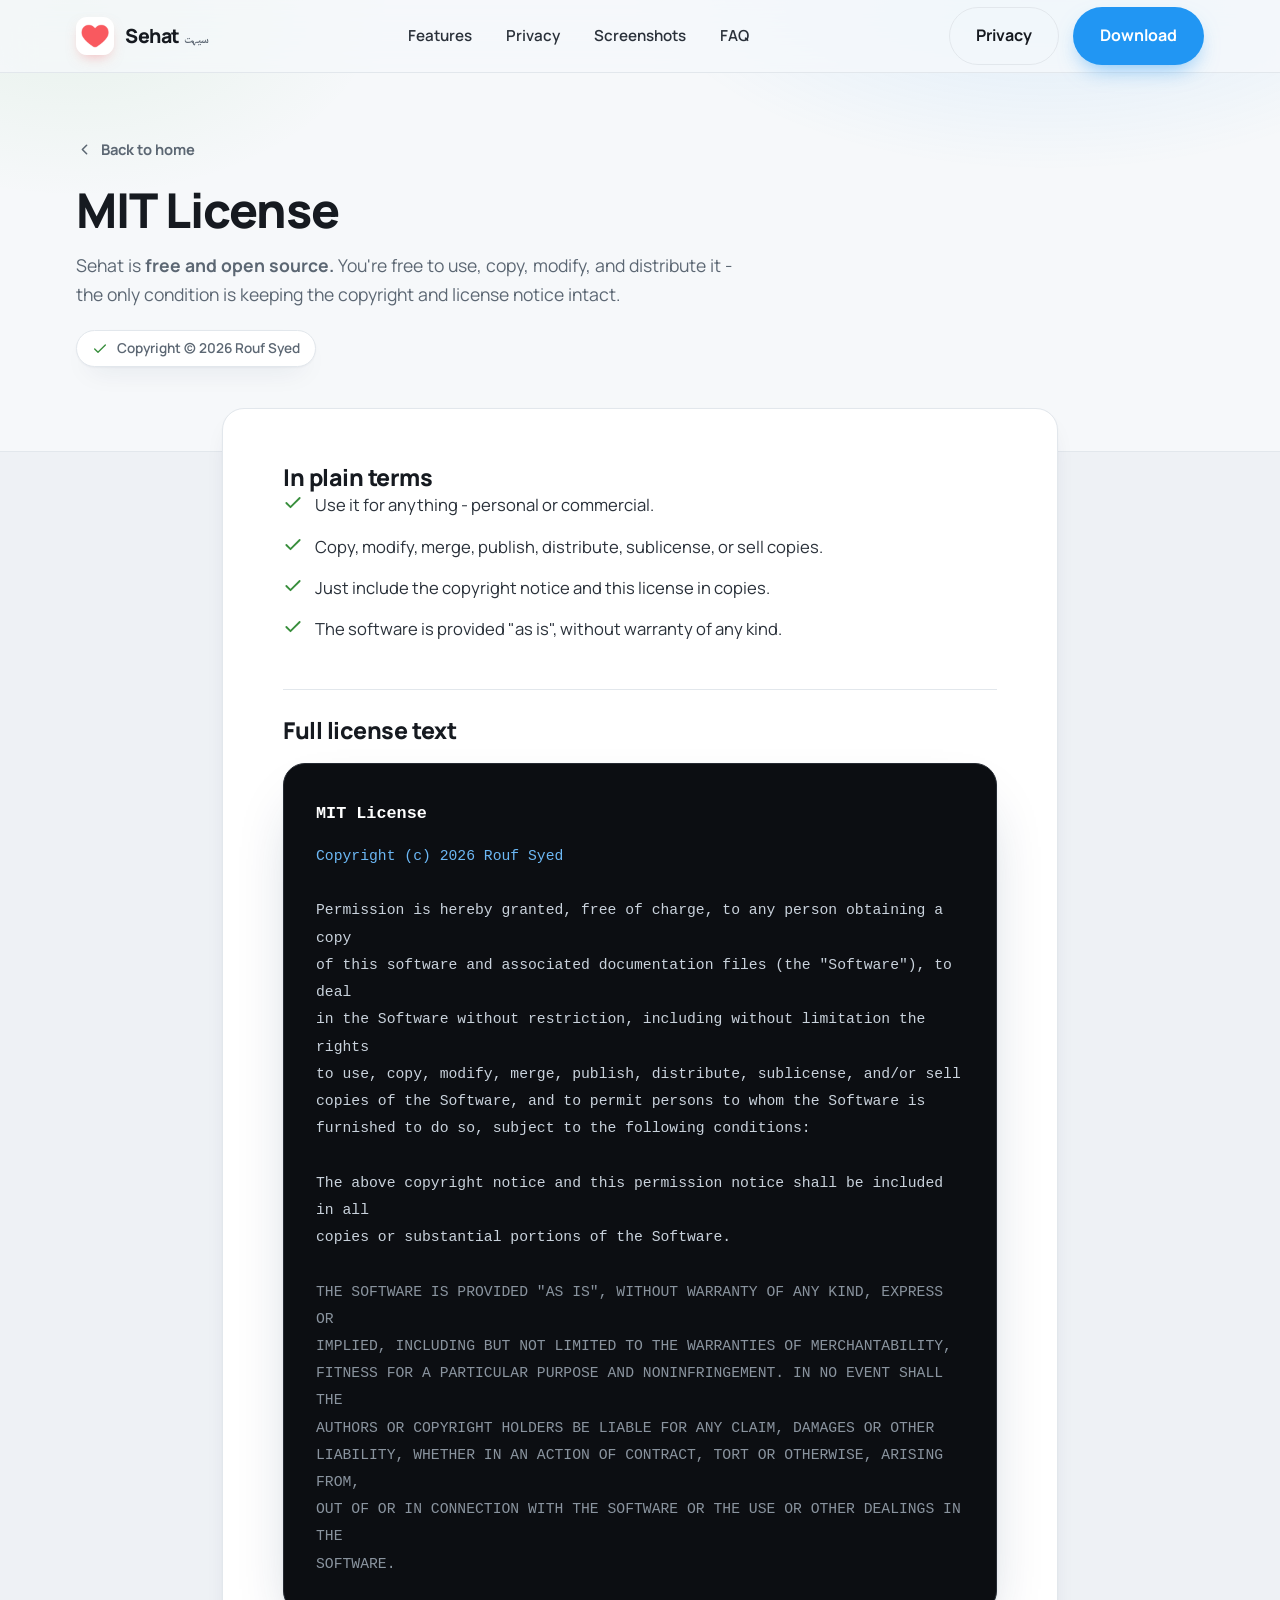
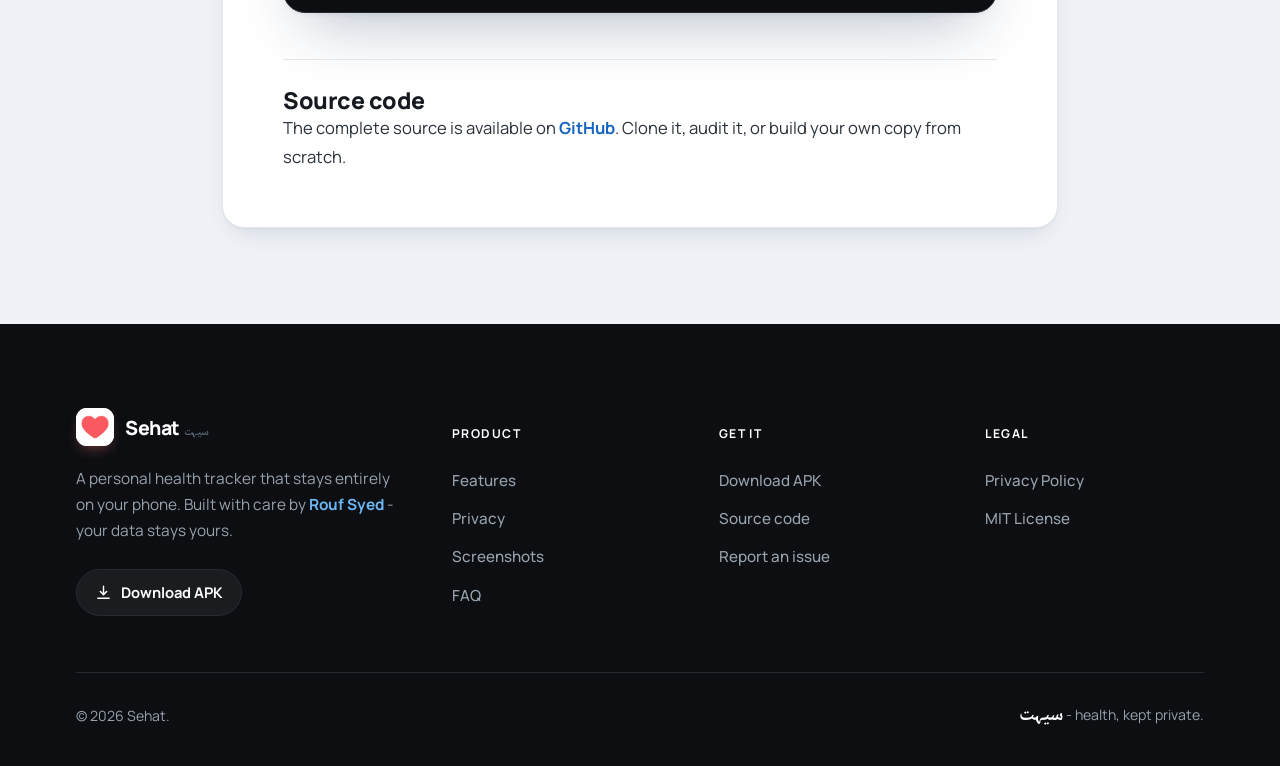
==== docs/license.html @ 61f6fc31 "Add docs/ static landing site for GitHub Pages hosting" ====
<!DOCTYPE html>
<html lang="en">
<head>
<meta charset="UTF-8" />
<meta name="viewport" content="width=device-width, initial-scale=1.0" />
<title>License - Sehat</title>
<meta name="description" content="Sehat is free and open source under the MIT License." />
<meta name="theme-color" content="#2196F3" />
<link rel="icon" type="image/png" href="assets/icon.png" />
<link rel="apple-touch-icon" href="assets/icon.png" />
<meta property="og:type" content="website" />
<meta property="og:site_name" content="Sehat" />
<meta property="og:title" content="License - Sehat" />
<meta property="og:description" content="Sehat is free and open source under the MIT License." />
<meta property="og:image" content="https://roufsyed.github.io/sehat/assets/og-cover.png" />
<meta name="twitter:card" content="summary_large_image" />
<meta name="twitter:image" content="https://roufsyed.github.io/sehat/assets/og-cover.png" />
<link rel="preconnect" href="https://fonts.googleapis.com" />
<link rel="preconnect" href="https://fonts.gstatic.com" crossorigin />
<link rel="stylesheet" href="styles.css" />
</head>
<body>

<header class="nav scrolled" id="nav">
  <div class="wrap nav__inner">
    <a class="brand" href="index.html" aria-label="Sehat home">
      <span class="brand__mark">
        <img src="assets/icon.png" alt="Sehat logo" />
      </span>
      <span>Sehat <small class="urdu">سیہت</small></span>
    </a>
    <nav class="nav__links" aria-label="Primary">
      <a href="index.html#features">Features</a>
      <a href="index.html#privacy">Privacy</a>
      <a href="index.html#screens">Screenshots</a>
      <a href="index.html#faq">FAQ</a>
    </nav>
    <div class="nav__cta">
      <a class="btn btn-ghost" href="privacy.html">Privacy</a>
      <a class="btn btn-primary" href="https://github.com/roufsyed/sehat/releases" target="_blank" rel="noopener">Download</a>
    </div>
  </div>
</header>

<section class="doc-hero">
  <div class="wrap">
    <a class="doc-back" href="index.html">
      <svg viewBox="0 0 24 24" fill="none" stroke="currentColor" stroke-width="2.2"><path d="M15 18l-6-6 6-6" stroke-linecap="round" stroke-linejoin="round"/></svg>
      Back to home
    </a>
    <h1>MIT License</h1>
    <p class="doc-sub">Sehat is <strong>free and open source.</strong> You're free to use, copy, modify, and distribute it - the only condition is keeping the copyright and license notice intact.</p>
    <div class="doc-meta">
      <svg viewBox="0 0 24 24" fill="none" stroke="currentColor" stroke-width="2"><path d="M20 6 9 17l-5-5" stroke-linecap="round" stroke-linejoin="round"/></svg>
      Copyright © 2026 Rouf Syed
    </div>
  </div>
</section>

<main class="doc-wrap">
  <div class="doc-body">
    <h2>In plain terms</h2>
    <ul>
      <li><svg viewBox="0 0 24 24" fill="none" stroke="currentColor" stroke-width="2.2"><path d="M20 6 9 17l-5-5" stroke-linecap="round" stroke-linejoin="round"/></svg> Use it for anything - personal or commercial.</li>
      <li><svg viewBox="0 0 24 24" fill="none" stroke="currentColor" stroke-width="2.2"><path d="M20 6 9 17l-5-5" stroke-linecap="round" stroke-linejoin="round"/></svg> Copy, modify, merge, publish, distribute, sublicense, or sell copies.</li>
      <li><svg viewBox="0 0 24 24" fill="none" stroke="currentColor" stroke-width="2.2"><path d="M20 6 9 17l-5-5" stroke-linecap="round" stroke-linejoin="round"/></svg> Just include the copyright notice and this license in copies.</li>
      <li><svg viewBox="0 0 24 24" fill="none" stroke="currentColor" stroke-width="2.2"><path d="M20 6 9 17l-5-5" stroke-linecap="round" stroke-linejoin="round"/></svg> The software is provided "as is", without warranty of any kind.</li>
    </ul>

    <h2>Full license text</h2>
    <div class="license-text"><span class="lic-title">MIT License</span><span class="lic-copy">Copyright (c) 2026 Rouf Syed</span>

Permission is hereby granted, free of charge, to any person obtaining a copy
of this software and associated documentation files (the "Software"), to deal
in the Software without restriction, including without limitation the rights
to use, copy, modify, merge, publish, distribute, sublicense, and/or sell
copies of the Software, and to permit persons to whom the Software is
furnished to do so, subject to the following conditions:

The above copyright notice and this permission notice shall be included in all
copies or substantial portions of the Software.

<span class="lic-caps">THE SOFTWARE IS PROVIDED "AS IS", WITHOUT WARRANTY OF ANY KIND, EXPRESS OR
IMPLIED, INCLUDING BUT NOT LIMITED TO THE WARRANTIES OF MERCHANTABILITY,
FITNESS FOR A PARTICULAR PURPOSE AND NONINFRINGEMENT. IN NO EVENT SHALL THE
AUTHORS OR COPYRIGHT HOLDERS BE LIABLE FOR ANY CLAIM, DAMAGES OR OTHER
LIABILITY, WHETHER IN AN ACTION OF CONTRACT, TORT OR OTHERWISE, ARISING FROM,
OUT OF OR IN CONNECTION WITH THE SOFTWARE OR THE USE OR OTHER DEALINGS IN THE
SOFTWARE.</span></div>

    <h2>Source code</h2>
    <p>The complete source is available on <a href="https://github.com/roufsyed/sehat" target="_blank" rel="noopener">GitHub</a>. Clone it, audit it, or build your own copy from scratch.</p>
  </div>
</main>

<footer class="footer">
  <div class="wrap">
    <div class="footer__top">
      <div class="footer__brand">
        <a class="brand" href="index.html">
          <span class="brand__mark"><img src="assets/icon.png" alt="Sehat logo" /></span>
          <span>Sehat <small class="urdu">سیہت</small></span>
        </a>
        <p class="footer__blurb">A personal health tracker that stays entirely on your phone. Built with care by <a href="https://roufsyed.github.io" target="_blank" rel="noopener" style="color:#6cb8f5;font-weight:700;">Rouf Syed</a> - your data stays yours.</p>
        <a class="footer__dl" href="https://github.com/roufsyed/sehat/releases" target="_blank" rel="noopener"><svg viewBox="0 0 24 24" fill="none" stroke="currentColor" stroke-width="2"><path d="M12 3v12m0 0 4.5-4.5M12 15l-4.5-4.5M4 20h16" stroke-linecap="round" stroke-linejoin="round"/></svg>Download APK</a>
      </div>
      <div class="footer__col">
        <h4>Product</h4>
        <a href="index.html#features">Features</a>
        <a href="index.html#privacy">Privacy</a>
        <a href="index.html#screens">Screenshots</a>
        <a href="index.html#faq">FAQ</a>
      </div>
      <div class="footer__col">
        <h4>Get it</h4>
        <a href="https://github.com/roufsyed/sehat/releases" target="_blank" rel="noopener">Download APK</a>
        <a href="https://github.com/roufsyed/sehat" target="_blank" rel="noopener">Source code</a>
        <a href="https://github.com/roufsyed/sehat/issues" target="_blank" rel="noopener">Report an issue</a>
      </div>
      <div class="footer__col">
        <h4>Legal</h4>
        <a href="privacy.html">Privacy Policy</a>
        <a href="license.html">MIT License</a>
      </div>
    </div>
    <div class="footer__bottom">
      <span>© 2026 Sehat.</span>
      <span><span class="urdu">سیہت</span> - health, kept private.</span>
    </div>
  </div>
</footer>

</body>
</html>
---- docs/styles.css ----
/* ============================================================
   Sehat - landing page styles
   Visual DNA pulled from the app: Material cards, blue #2196F3
   accent, orange #FF9800 energy, red heart-rate, green BMI.
   ============================================================ */

@import url('https://fonts.googleapis.com/css2?family=Manrope:wght@400;500;600;700;800&family=Noto+Naskh+Arabic:wght@500;700&display=swap');

:root {
  /* Brand */
  --blue:        #2196F3;
  --blue-700:    #1565C0;
  --blue-soft:   #6488EA;
  --orange:      #FF9800;
  --orange-deep: #F57C00;
  --red:         #F44336;
  --green:       #4CAF50;
  --green-700:   #388E3C;

  /* Light surfaces */
  --bg:        #EEF1F5;
  --bg-2:      #F6F8FA;
  --surface:   #FFFFFF;
  --ink:       #161A20;
  --ink-2:     #2A313A;
  --muted:     #5C6773;
  --faint:     #8A949F;
  --line:      #E2E7EC;
  --line-2:    #EDF1F4;

  /* Dark surfaces (privacy section) */
  --d-bg:      #0C0E12;
  --d-surface: #14171D;
  --d-surface-2:#1B1F27;
  --d-ink:     #F4F6F8;
  --d-muted:   #98A2AD;
  --d-line:    #262B33;

  --maxw: 1180px;
  --radius: 22px;
  --radius-sm: 14px;
  --shadow-card: 0 1px 2px rgba(16,30,54,.04), 0 12px 28px -14px rgba(16,40,80,.18);
  --shadow-lift: 0 2px 4px rgba(16,30,54,.05), 0 30px 60px -24px rgba(16,40,80,.32);
  --ease: cubic-bezier(.22,.61,.36,1);
}

* { box-sizing: border-box; }
html { scroll-behavior: smooth; -webkit-text-size-adjust: 100%; }
body {
  margin: 0;
  font-family: 'Manrope', system-ui, -apple-system, sans-serif;
  background: var(--bg);
  color: var(--ink);
  line-height: 1.6;
  -webkit-font-smoothing: antialiased;
  text-rendering: optimizeLegibility;
  overflow-x: hidden;
}
img { max-width: 100%; display: block; }
a { color: inherit; text-decoration: none; }
h1, h2, h3 { line-height: 1.08; letter-spacing: -0.02em; margin: 0; font-weight: 800; }
p { margin: 0; }
.urdu { font-family: 'Noto Naskh Arabic', serif; font-weight: 700; }

.wrap { width: 100%; max-width: var(--maxw); margin: 0 auto; padding: 0 26px; }

/* ---------- Buttons ---------- */
.btn {
  display: inline-flex; align-items: center; gap: 10px;
  font: inherit; font-weight: 700; font-size: 1rem;
  padding: 15px 26px; border-radius: 999px; border: 1.5px solid transparent;
  cursor: pointer; transition: transform .2s var(--ease), box-shadow .25s var(--ease), background .2s, color .2s, border-color .2s;
  white-space: nowrap;
}
.btn svg { width: 20px; height: 20px; flex: none; }
.btn-primary {
  background: var(--blue); color: #fff;
  box-shadow: 0 10px 22px -8px rgba(33,150,243,.6);
}
.btn-primary:hover { background: var(--blue-700); transform: translateY(-2px); box-shadow: 0 16px 30px -10px rgba(33,150,243,.6); }
.btn-ghost { background: transparent; color: var(--ink); border-color: var(--line); }
.btn-ghost:hover { border-color: var(--ink); transform: translateY(-2px); }
.btn-dark { background: rgba(255,255,255,.08); color: #fff; border-color: rgba(255,255,255,.18); }
.btn-dark:hover { background: rgba(255,255,255,.16); transform: translateY(-2px); }
.btn-lg { padding: 17px 32px; font-size: 1.06rem; }

/* ---------- Nav ---------- */
.nav {
  position: fixed; inset: 0 0 auto 0; z-index: 60;
  transition: background .3s, box-shadow .3s, border-color .3s;
  border-bottom: 1px solid transparent;
}
.nav.scrolled {
  background: rgba(246,248,250,.82);
  backdrop-filter: saturate(180%) blur(16px);
  -webkit-backdrop-filter: saturate(180%) blur(16px);
  border-bottom-color: var(--line);
}
.nav__inner { display: flex; align-items: center; justify-content: space-between; height: 72px; }
.brand { display: flex; align-items: center; gap: 11px; font-weight: 800; font-size: 1.22rem; letter-spacing: -.02em; }
.brand__mark {
  width: 38px; height: 38px; border-radius: 11px; flex: none;
  display: grid; place-items: center; overflow: hidden;
  background: #fff;
  box-shadow: 0 6px 14px -5px rgba(244,113,116,.5), inset 0 0 0 1px rgba(0,0,0,.05);
}
.brand__mark img { width: 100%; height: 100%; object-fit: cover; transform: scale(1.12); }
.brand small { font-size: .72rem; color: var(--muted); font-weight: 600; }
.nav__links { display: flex; align-items: center; gap: 34px; }
.nav__links a { font-weight: 600; font-size: .95rem; color: var(--ink-2); transition: color .2s; }
.nav__links a:hover { color: var(--blue); }
.nav__cta { display: flex; align-items: center; gap: 14px; }
.nav__toggle { display: none; }

/* ---------- Hero ---------- */
.hero { position: relative; padding: 150px 0 90px; overflow: hidden; }
.hero::before {
  content: ''; position: absolute; inset: 0; z-index: 0;
  background:
    radial-gradient(900px 500px at 78% 8%, rgba(33,150,243,.13), transparent 60%),
    radial-gradient(700px 500px at 10% 30%, rgba(76,175,80,.10), transparent 55%),
    radial-gradient(600px 600px at 60% 100%, rgba(255,152,0,.07), transparent 60%);
}
.hero__grid {
  position: relative; z-index: 1;
  display: grid; grid-template-columns: 1.05fr .95fr; gap: 40px; align-items: center;
}
.eyebrow {
  display: inline-flex; align-items: center; gap: 10px;
  background: var(--surface); border: 1px solid var(--line);
  padding: 7px 15px 7px 9px; border-radius: 999px; font-size: .86rem; font-weight: 600; color: var(--muted);
  box-shadow: var(--shadow-card);
}
.eyebrow .urdu { font-size: 1.15rem; color: var(--ink); }
.eyebrow .dot { width: 6px; height: 6px; border-radius: 50%; background: var(--green); }
.hero h1 { font-size: clamp(2.5rem, 5.4vw, 4rem); margin: 24px 0 0; max-width: 14ch; }
.hero h1 .accent { color: var(--blue); }
.hero__sub { font-size: clamp(1.06rem, 1.5vw, 1.22rem); color: var(--muted); max-width: 46ch; margin-top: 22px; }
.hero__cta { display: flex; flex-wrap: wrap; gap: 14px; margin-top: 34px; }
.hero__trust { display: flex; flex-wrap: wrap; gap: 8px 22px; margin-top: 30px; color: var(--ink-2); font-weight: 600; font-size: .9rem; }
.hero__trust span { display: inline-flex; align-items: center; gap: 8px; }
.hero__trust svg { width: 17px; height: 17px; color: var(--green-700); }

/* Hero phone cluster */
.hero__stage { position: relative; display: grid; place-items: center; min-height: 600px; }
.hero__phone { position: relative; z-index: 2; }
.float-card {
  position: absolute; z-index: 3;
  background: rgba(255,255,255,.72);
  backdrop-filter: blur(14px) saturate(160%);
  -webkit-backdrop-filter: blur(14px) saturate(160%);
  border: 1px solid rgba(255,255,255,.7);
  border-radius: 18px; padding: 15px 18px;
  box-shadow: 0 20px 40px -18px rgba(16,40,80,.35);
}
.float-card .fc-label { font-size: .74rem; font-weight: 700; color: var(--muted); letter-spacing: .02em; text-transform: uppercase; }
.float-steps { top: 12%; left: -4%; }
.float-steps .fc-row { display: flex; align-items: baseline; gap: 7px; margin-top: 3px; }
.float-steps .fc-num { font-size: 1.85rem; font-weight: 800; letter-spacing: -.03em; font-variant-numeric: tabular-nums; }
.float-steps .fc-goal { color: var(--faint); font-weight: 600; font-size: .9rem; }
.float-hr { bottom: 13%; right: -6%; display: flex; align-items: center; gap: 13px; }
.float-hr .hr-heart { width: 34px; height: 34px; color: var(--red); animation: beat 1.05s var(--ease) infinite; }
@keyframes beat { 0%,100%{transform:scale(1)} 15%{transform:scale(1.22)} 30%{transform:scale(1)} 45%{transform:scale(1.14)} }
.float-hr .hr-num { font-size: 1.5rem; font-weight: 800; letter-spacing: -.02em; }
.float-hr .hr-num small { font-size: .8rem; color: var(--muted); font-weight: 700; }
.float-lock {
  top: 60%; left: -9%; display: flex; align-items: center; gap: 11px;
  background: var(--ink); color: #fff; border-color: rgba(255,255,255,.12);
}
.float-lock svg { width: 22px; height: 22px; color: var(--green); }
.float-lock b { font-weight: 700; font-size: .92rem; }
.float-lock span { display: block; font-size: .74rem; color: #aeb6c0; font-weight: 600; }

/* ---------- Phone frame ---------- */
.phone {
  width: var(--w, 290px);
  aspect-ratio: 719 / 1600;
  background: #0a0b0e;
  border-radius: 38px;
  padding: 9px;
  box-shadow:
    0 0 0 2px #2a2c31,
    0 2px 4px rgba(0,0,0,.4),
    var(--shadow-lift);
  position: relative;
}
.phone::after { /* side button */
  content: ''; position: absolute; right: -2px; top: 26%; width: 3px; height: 58px;
  background: #2a2c31; border-radius: 0 3px 3px 0;
}
.phone__screen {
  width: 100%; height: 100%; border-radius: 30px; overflow: hidden;
  background: #000; position: relative;
}
.phone__screen img { width: 100%; height: 100%; object-fit: cover; object-position: top center; }
.phone__punch {
  position: absolute; top: 13px; left: 50%; transform: translateX(-50%);
  width: 9px; height: 9px; border-radius: 50%; background: #0a0b0e; z-index: 4;
}

/* ---------- Section scaffolding ---------- */
section { position: relative; }
.section { padding: 96px 0; }
.section-head { max-width: 640px; margin: 0 auto 58px; text-align: center; }
.kicker {
  display: inline-block; font-size: .82rem; font-weight: 800; letter-spacing: .12em;
  text-transform: uppercase; color: var(--blue); margin-bottom: 16px;
}
.section-head h2 { font-size: clamp(1.9rem, 3.6vw, 2.8rem); }
.section-head p { color: var(--muted); font-size: 1.1rem; margin-top: 18px; }

/* ---------- Privacy pillars ---------- */
.pillars { background: var(--bg-2); border-top: 1px solid var(--line); border-bottom: 1px solid var(--line); }
.pillars__grid { display: grid; grid-template-columns: repeat(4, 1fr); gap: 20px; }
.pillar {
  background: var(--surface); border: 1px solid var(--line); border-radius: var(--radius);
  padding: 28px 24px; box-shadow: var(--shadow-card);
}
.pillar__icon {
  width: 50px; height: 50px; border-radius: 14px; display: grid; place-items: center; margin-bottom: 18px;
}
.pillar__icon svg { width: 26px; height: 26px; }
.pi-blue   { background: rgba(33,150,243,.12); color: var(--blue-700); }
.pi-green  { background: rgba(76,175,80,.14);  color: var(--green-700); }
.pi-orange { background: rgba(255,152,0,.14);  color: var(--orange-deep); }
.pi-red    { background: rgba(244,67,54,.12);  color: var(--red); }
.pillar h3 { font-size: 1.12rem; }
.pillar p { color: var(--muted); margin-top: 9px; font-size: .96rem; }

/* ---------- Feature rows ---------- */
.feature {
  display: grid; grid-template-columns: 1fr 1fr; gap: 64px; align-items: center;
  padding: 64px 0;
}
.feature + .feature { border-top: 1px solid var(--line); }
.feature__media { display: flex; justify-content: center; position: relative; }
.feature.flip .feature__media { order: 2; }
.feature__tag {
  display: inline-flex; align-items: center; gap: 9px; font-weight: 700; font-size: .9rem;
  padding: 7px 14px; border-radius: 999px; margin-bottom: 18px;
}
.feature__tag svg { width: 18px; height: 18px; }
.feature h3 { font-size: clamp(1.6rem, 3vw, 2.2rem); }
.feature__lead { color: var(--muted); font-size: 1.08rem; margin-top: 16px; }
.feature__list { list-style: none; padding: 0; margin: 26px 0 0; display: grid; gap: 13px; }
.feature__list li { display: flex; gap: 12px; align-items: flex-start; font-weight: 500; color: var(--ink-2); }
.feature__list svg { width: 21px; height: 21px; color: var(--blue); flex: none; margin-top: 2px; }
.feature.f-red .feature__list svg { color: var(--red); }
.feature.f-green .feature__list svg { color: var(--green-700); }

/* feature media glow */
.feature__media::before {
  content: ''; position: absolute; width: 70%; height: 70%; border-radius: 50%;
  filter: blur(70px); opacity: .5; z-index: 0;
}
.feature.f-blue .feature__media::before  { background: rgba(33,150,243,.4); }
.feature.f-red .feature__media::before   { background: rgba(244,67,54,.3); }
.feature.f-green .feature__media::before  { background: rgba(76,175,80,.35); }
.feature__media .phone { position: relative; z-index: 1; }

/* ---------- Dark privacy section ---------- */
.privacy { background: var(--d-bg); color: var(--d-ink); padding: 110px 0; }
.privacy .kicker { color: #5aa9f0; }
.privacy__head { max-width: 760px; margin: 0 auto 60px; text-align: center; }
.privacy__head h2 { font-size: clamp(2rem, 4vw, 3rem); }
.privacy__head h2 .em { color: #6cb8f5; }
.privacy__head p { color: var(--d-muted); font-size: 1.12rem; margin-top: 20px; }

.manifest {
  max-width: 720px; margin: 0 auto 60px;
  background: var(--d-surface); border: 1px solid var(--d-line); border-radius: 18px;
  overflow: hidden; box-shadow: 0 40px 80px -30px rgba(0,0,0,.7);
  font-family: 'SF Mono', ui-monospace, 'Cascadia Code', Menlo, Consolas, monospace;
}
.manifest__bar { display: flex; align-items: center; gap: 8px; padding: 13px 16px; border-bottom: 1px solid var(--d-line); }
.manifest__bar i { width: 11px; height: 11px; border-radius: 50%; display: inline-block; }
.manifest__bar .f1 { background: #ff5f57; } .manifest__bar .f2 { background: #febc2e; } .manifest__bar .f3 { background: #28c840; }
.manifest__bar span { margin-left: 10px; font-size: .8rem; color: var(--d-muted); }
.manifest__body { padding: 22px 24px; font-size: .92rem; line-height: 1.9; overflow-x: auto; }
.manifest__body .ln { white-space: pre; }
.mf-tag { color: #6cb8f5; } .mf-attr { color: #c8a8f5; } .mf-str { color: #7fd99a; } .mf-com { color: #5b6470; }
.mf-strike { color: #ff7d72; text-decoration: line-through; opacity: .8; }
.manifest__note {
  border-top: 1px solid var(--d-line); padding: 16px 24px; font-family: 'Manrope', sans-serif;
  display: flex; align-items: center; gap: 12px; color: var(--green); font-weight: 600; font-size: .95rem;
}
.manifest__note svg { width: 20px; height: 20px; flex: none; }

.flow {
  max-width: 880px; margin: 0 auto; display: grid; grid-template-columns: 1fr auto 1fr; gap: 28px; align-items: center;
}
.flow__node { text-align: center; }
.flow__chip {
  background: var(--d-surface); border: 1px solid var(--d-line); border-radius: 16px; padding: 26px 22px;
}
.flow__chip svg { width: 34px; height: 34px; color: #6cb8f5; }
.flow__chip h4 { margin: 14px 0 6px; font-size: 1.05rem; }
.flow__chip p { color: var(--d-muted); font-size: .9rem; }
.flow__x {
  display: grid; place-items: center; gap: 8px; color: #ff7d72; font-weight: 800; letter-spacing: .06em; font-size: .82rem;
}
.flow__x .bar { width: 90px; height: 2px; background: repeating-linear-gradient(90deg,#3a3033 0 7px,transparent 7px 14px); position: relative; }
.flow__x .bar svg { position: absolute; left: 50%; top: 50%; transform: translate(-50%,-50%); width: 30px; height: 30px; background: var(--d-bg); border-radius: 50%; padding: 4px; }

/* ---------- Permissions ---------- */
.perms { background: var(--bg-2); }
.perm-table { max-width: 860px; margin: 0 auto; border: 1px solid var(--line); border-radius: var(--radius); overflow: hidden; background: var(--surface); box-shadow: var(--shadow-card); }
.perm-row { display: grid; grid-template-columns: 56px 1.1fr 1.6fr; gap: 18px; align-items: center; padding: 20px 24px; }
.perm-row + .perm-row { border-top: 1px solid var(--line-2); }
.perm-row.head { background: var(--bg); font-weight: 800; font-size: .8rem; text-transform: uppercase; letter-spacing: .08em; color: var(--muted); padding: 14px 24px; }
.perm-row.head > span:first-child { visibility: hidden; }
.perm-ic { width: 42px; height: 42px; border-radius: 12px; display: grid; place-items: center; background: var(--bg); }
.perm-ic svg { width: 22px; height: 22px; color: var(--blue-700); }
.perm-name { font-weight: 700; font-family: ui-monospace, Menlo, monospace; font-size: .92rem; color: var(--ink); overflow-wrap: anywhere; }
.perm-why { color: var(--muted); }
.perm-foot { text-align: center; margin-top: 26px; color: var(--muted); font-size: .96rem; }
.perm-foot b { color: var(--ink); }

/* ---------- Gallery ---------- */
.gallery__scroller {
  display: flex; gap: 26px; overflow-x: auto; padding: 12px 26px 36px; scroll-snap-type: x mandatory;
  -webkit-overflow-scrolling: touch;
}
.gallery__scroller::-webkit-scrollbar { height: 8px; }
.gallery__scroller::-webkit-scrollbar-thumb { background: var(--line); border-radius: 99px; }
.gallery__item { flex: none; scroll-snap-align: center; text-align: center; }
.gallery__item .phone { --w: 232px; }
.gallery__item span { display: block; margin-top: 16px; font-weight: 700; color: var(--ink-2); font-size: .92rem; }

/* ---------- FAQ ---------- */
.faq { max-width: 800px; margin: 0 auto; }
.faq__group {
  font-size: .8rem; font-weight: 800; letter-spacing: .12em; text-transform: uppercase;
  color: var(--blue); margin: 38px 0 16px; padding-left: 4px;
}
.faq__group:first-child { margin-top: 0; }
.faq__item { border: 1px solid var(--line); border-radius: var(--radius-sm); background: var(--surface); margin-bottom: 14px; overflow: hidden; transition: box-shadow .25s, border-color .25s; }
.faq__item[open] { box-shadow: var(--shadow-card); border-color: var(--blue); }
.faq__q {
  list-style: none; cursor: pointer; padding: 22px 24px; font-weight: 700; font-size: 1.08rem;
  display: flex; align-items: center; justify-content: space-between; gap: 16px;
}
.faq__q::-webkit-details-marker { display: none; }
.faq__q .ico { width: 26px; height: 26px; flex: none; position: relative; transition: transform .3s var(--ease); }
.faq__q .ico::before, .faq__q .ico::after { content: ''; position: absolute; background: var(--blue); border-radius: 2px; top: 50%; left: 50%; transform: translate(-50%,-50%); }
.faq__q .ico::before { width: 14px; height: 2.5px; }
.faq__q .ico::after { width: 2.5px; height: 14px; transition: transform .3s var(--ease); }
.faq__item[open] .faq__q .ico::after { transform: translate(-50%,-50%) rotate(90deg); opacity: 0; }
.faq__a { padding: 0 24px 24px; color: var(--muted); font-size: 1.02rem; }
.faq__a a { color: var(--blue-700); font-weight: 700; }

/* ---------- Download CTA band ---------- */
.cta-band { padding: 100px 0; }
.cta-card {
  position: relative; overflow: hidden;
  background: linear-gradient(140deg, #1565C0, #2196F3 55%, #1E88E5);
  border-radius: 32px; padding: 70px 60px; text-align: center; color: #fff;
  box-shadow: 0 40px 80px -34px rgba(33,150,243,.7);
}
.cta-card::before { content: ''; position: absolute; inset: 0; background: radial-gradient(600px 300px at 80% -20%, rgba(255,255,255,.22), transparent 60%); }
.cta-card > * { position: relative; z-index: 1; }
.cta-card h2 { font-size: clamp(2rem, 4vw, 2.9rem); }
.cta-card p { color: rgba(255,255,255,.9); font-size: 1.15rem; margin: 18px auto 34px; max-width: 50ch; }
.cta-card .btn-primary { background: #fff; color: var(--blue-700); box-shadow: 0 16px 30px -10px rgba(0,0,0,.3); }
.cta-card .btn-primary:hover { background: #f0f6ff; }
.cta-card .cta-meta { margin-top: 22px; font-size: .9rem; color: rgba(255,255,255,.82); font-weight: 600; }

/* ---------- Footer ---------- */
.footer { background: var(--d-bg); color: var(--d-muted); padding: 84px 0 34px; }
.footer__top {
  display: grid; grid-template-columns: 1.5fr repeat(3, minmax(0, 1fr));
  gap: 48px; padding-bottom: 56px; border-bottom: 1px solid var(--d-line);
}
.footer__brand { max-width: 340px; }
.footer .brand { color: #fff; }
.footer__blurb { margin-top: 20px; font-size: .96rem; line-height: 1.7; }
.footer__blurb a { color: #6cb8f5; font-weight: 700; }
.footer__dl {
  display: inline-flex; align-items: center; gap: 9px; margin-top: 24px;
  background: rgba(255,255,255,.06); border: 1px solid var(--d-line); color: #fff;
  padding: 11px 18px; border-radius: 999px; font-weight: 700; font-size: .92rem;
  transition: background .2s, border-color .2s, transform .2s var(--ease);
}
.footer__dl svg { width: 17px; height: 17px; }
.footer__dl:hover { background: rgba(108,184,245,.16); border-color: #6cb8f5; transform: translateY(-2px); }
.footer__col h4 { color: #fff; font-size: .76rem; text-transform: uppercase; letter-spacing: .12em; margin-bottom: 18px; }
.footer__col a { display: block; padding: 7px 0; font-weight: 500; font-size: .95rem; transition: color .2s; }
.footer__col a:hover { color: #6cb8f5; }
.footer__bottom { display: flex; justify-content: space-between; align-items: center; flex-wrap: wrap; gap: 14px; padding-top: 28px; font-size: .88rem; }
.footer__bottom .tag { display: inline-flex; align-items: center; gap: 9px; }
.footer__bottom .urdu { color: #fff; font-size: 1.2rem; }

/* ---------- Scroll reveal ---------- */
.reveal { opacity: 0; transform: translateY(26px); transition: opacity .7s var(--ease), transform .7s var(--ease); }
.reveal.in { opacity: 1; transform: none; }
.reveal.d1 { transition-delay: .08s; } .reveal.d2 { transition-delay: .16s; }
.reveal.d3 { transition-delay: .24s; } .reveal.d4 { transition-delay: .32s; }

@media (prefers-reduced-motion: reduce) {
  .reveal { opacity: 1; transform: none; transition: none; }
  .float-hr .hr-heart { animation: none; }
  html { scroll-behavior: auto; }
}

/* ---------- Responsive ---------- */
@media (max-width: 1000px) {
  .pillars__grid { grid-template-columns: repeat(2, 1fr); }
  .footer__top { grid-template-columns: repeat(3, 1fr); gap: 44px 40px; }
  .footer__brand { grid-column: 1 / -1; max-width: 520px; }
  .section { padding: 84px 0; }
  .feature { gap: 48px; }
}
@media (max-width: 880px) {
  .nav__links, .nav__cta .btn-ghost { display: none; }
  .nav__toggle { display: inline-flex; padding: 11px; }
  .hero { padding: 116px 0 64px; }
  .hero__grid { grid-template-columns: 1fr; gap: 44px; }
  .hero__stage { min-height: auto; order: 2; }
  .hero h1, .hero__sub { margin-left: auto; margin-right: auto; }
  .hero__grid .hero__copy { text-align: center; }
  .hero__cta, .hero__trust { justify-content: center; }
  .feature { grid-template-columns: 1fr; gap: 36px; text-align: center; padding: 50px 0; }
  .feature.flip .feature__media { order: 0; }
  .feature__list { text-align: left; max-width: 420px; margin-inline: auto; }
  .feature__tag { margin-inline: auto; }
  .flow { grid-template-columns: 1fr; max-width: 340px; }
  .flow__x { padding: 4px 0; }
  .flow__x .bar { width: 2px; height: 50px; background: repeating-linear-gradient(180deg,#3a3033 0 7px,transparent 7px 14px); }
}
@media (max-width: 680px) {
  .section { padding: 64px 0; }
  .section-head { margin-bottom: 40px; }
  .section-head p { font-size: 1.02rem; }
  .privacy { padding: 76px 0; }
  .privacy__head { margin-bottom: 44px; }
  .manifest__body { font-size: .8rem; padding: 18px 18px; }
  .manifest { margin-bottom: 44px; }
  .cta-band { padding: 72px 0; }
  .doc-hero { padding: 116px 0 76px; }
}
@media (max-width: 560px) {
  .wrap { padding: 0 18px; }
  .pillars__grid { grid-template-columns: 1fr; }
  .footer__top { grid-template-columns: 1fr 1fr; gap: 30px; }
  .perm-row { grid-template-columns: 40px 1fr; row-gap: 4px; padding: 18px; }
  .perm-row .perm-why { grid-column: 2; }
  .perm-row.head { display: none; }
  .cta-card { padding: 50px 26px; }
  /* hero phone + floating cards shrink to stay on-screen */
  .hero__stage .phone { width: 256px; }
  .float-card { padding: 12px 14px; border-radius: 15px; }
  .float-steps { left: -6px; top: 8%; }
  .float-steps .fc-num { font-size: 1.5rem; }
  .float-hr { right: -6px; bottom: 10%; gap: 9px; }
  .float-hr .hr-heart { width: 28px; height: 28px; }
  .float-hr .hr-num { font-size: 1.25rem; }
  .float-lock { left: -6px; top: 62%; }
}
@media (max-width: 430px) {
  .wrap { padding: 0 15px; }
  .brand { font-size: 1.06rem; gap: 9px; }
  .brand__mark { width: 34px; height: 34px; }
  .nav__cta { gap: 9px; }
  .nav__inner { height: 64px; }
  .btn { padding: 12px 17px; font-size: .92rem; }
  .hero { padding: 104px 0 56px; }
  .hero h1 { font-size: 2.15rem; }
  .hero__cta { flex-direction: column; align-items: stretch; }
  .hero__cta .btn { width: 100%; justify-content: center; }
  .hero__stage .phone { width: 228px; }
  .float-lock span { display: none; }
  .footer__top { grid-template-columns: 1fr; gap: 26px; }
  .footer__bottom { justify-content: center; text-align: center; }
  .cta-card .hero__cta .btn { width: 100%; }
}

/* ============================================================
   Document pages (Privacy Policy, License)
   ============================================================ */
.doc-hero {
  position: relative; overflow: hidden;
  padding: 138px 0 84px; border-bottom: 1px solid var(--line);
  background: var(--bg-2);
}
.doc-hero::before {
  content: ''; position: absolute; inset: 0;
  background: radial-gradient(700px 360px at 82% -10%, rgba(33,150,243,.13), transparent 60%),
              radial-gradient(560px 360px at 6% 0%, rgba(76,175,80,.09), transparent 55%);
}
.doc-hero .wrap { position: relative; z-index: 1; }
.doc-back {
  display: inline-flex; align-items: center; gap: 8px; white-space: nowrap; font-weight: 700; font-size: .92rem;
  color: var(--muted); margin-bottom: 22px; transition: color .2s, gap .2s;
}
.doc-back:hover { color: var(--blue); gap: 12px; }
.doc-back svg { width: 17px; height: 17px; }
.doc-hero h1 { font-size: clamp(2.1rem, 4.4vw, 3rem); }
.doc-hero .doc-sub { color: var(--muted); font-size: 1.1rem; margin-top: 16px; max-width: 60ch; }
.doc-meta {
  display: inline-flex; align-items: center; gap: 9px; margin-top: 22px;
  background: var(--surface); border: 1px solid var(--line); border-radius: 999px;
  padding: 7px 15px; font-size: .85rem; font-weight: 600; color: var(--muted); box-shadow: var(--shadow-card);
}
.doc-meta svg { width: 16px; height: 16px; color: var(--green-700); }

.doc-wrap { max-width: 884px; margin: 0 auto; padding: 0 24px 96px; }
.doc-body {
  position: relative; z-index: 2;
  background: var(--surface); border: 1px solid var(--line); border-radius: var(--radius);
  box-shadow: var(--shadow-card); padding: 56px 60px; margin-top: -44px;
  font-size: 1.04rem; color: var(--ink-2); line-height: 1.75;
}
.doc-body > * + * { margin-top: 20px; }
.doc-body h2 {
  font-size: 1.45rem; font-weight: 800; color: var(--ink); margin-top: 46px; padding-top: 28px;
  border-top: 1px solid var(--line); letter-spacing: -.02em;
}
.doc-body h2:first-child { margin-top: 0; padding-top: 0; border-top: none; }
.doc-body h3 { font-size: 1.1rem; font-weight: 700; color: var(--ink); margin-top: 28px; }
.doc-body p { margin: 0; }
.doc-body strong { color: var(--ink); font-weight: 700; }
.doc-body a { color: var(--blue-700); font-weight: 700; }
.doc-body ul { margin: 0; padding: 0; list-style: none; display: grid; gap: 12px; }
.doc-body ul li { display: flex; gap: 12px; align-items: flex-start; }
.doc-body ul li svg { width: 20px; height: 20px; flex: none; margin-top: 3px; color: var(--green-700); }
.doc-body ul.neg li svg { color: var(--red); }
.doc-callout {
  background: var(--bg-2); border: 1px solid var(--line); border-left: 4px solid var(--blue);
  border-radius: var(--radius-sm); padding: 22px 24px;
}
.doc-callout.green { border-left-color: var(--green); }
.doc-callout p { color: var(--ink-2); }
.doc-callout strong { display: block; margin-bottom: 4px; }

.doc-table { width: 100%; border-collapse: collapse; border: 1px solid var(--line); border-radius: var(--radius-sm); overflow: hidden; }
.doc-table th, .doc-table td { text-align: left; padding: 14px 18px; border-bottom: 1px solid var(--line-2); vertical-align: top; font-size: .96rem; }
.doc-table thead th { background: var(--bg-2); font-size: .78rem; text-transform: uppercase; letter-spacing: .07em; color: var(--muted); font-weight: 800; }
.doc-table tbody tr:last-child td { border-bottom: none; }
.doc-table td:first-child { font-weight: 700; color: var(--ink); width: 30%; }

.license-text {
  background: var(--d-bg); color: #c9d2dc; border-radius: var(--radius);
  padding: 34px 32px; font-family: 'SF Mono', ui-monospace, Menlo, Consolas, monospace;
  font-size: .92rem; line-height: 1.85; white-space: pre-wrap; word-break: break-word;
  box-shadow: var(--shadow-lift); border: 1px solid var(--d-line);
}
.license-text .lic-title { color: #fff; font-weight: 700; display: block; margin-bottom: 14px; font-size: 1.05rem; }
.license-text .lic-copy { color: #6cb8f5; }
.license-text .lic-caps { color: #8a949f; }

@media (max-width: 600px) {
  .doc-body { padding: 36px 24px; margin-top: -32px; }
  .doc-table thead { display: none; }
  .doc-table, .doc-table tbody, .doc-table tr, .doc-table td { display: block; width: 100%; }
  .doc-table tr { border-bottom: 1px solid var(--line); padding: 6px 0; }
  .doc-table td { border: none; padding: 6px 18px; }
  .doc-table td:first-child { width: auto; padding-top: 14px; }
}
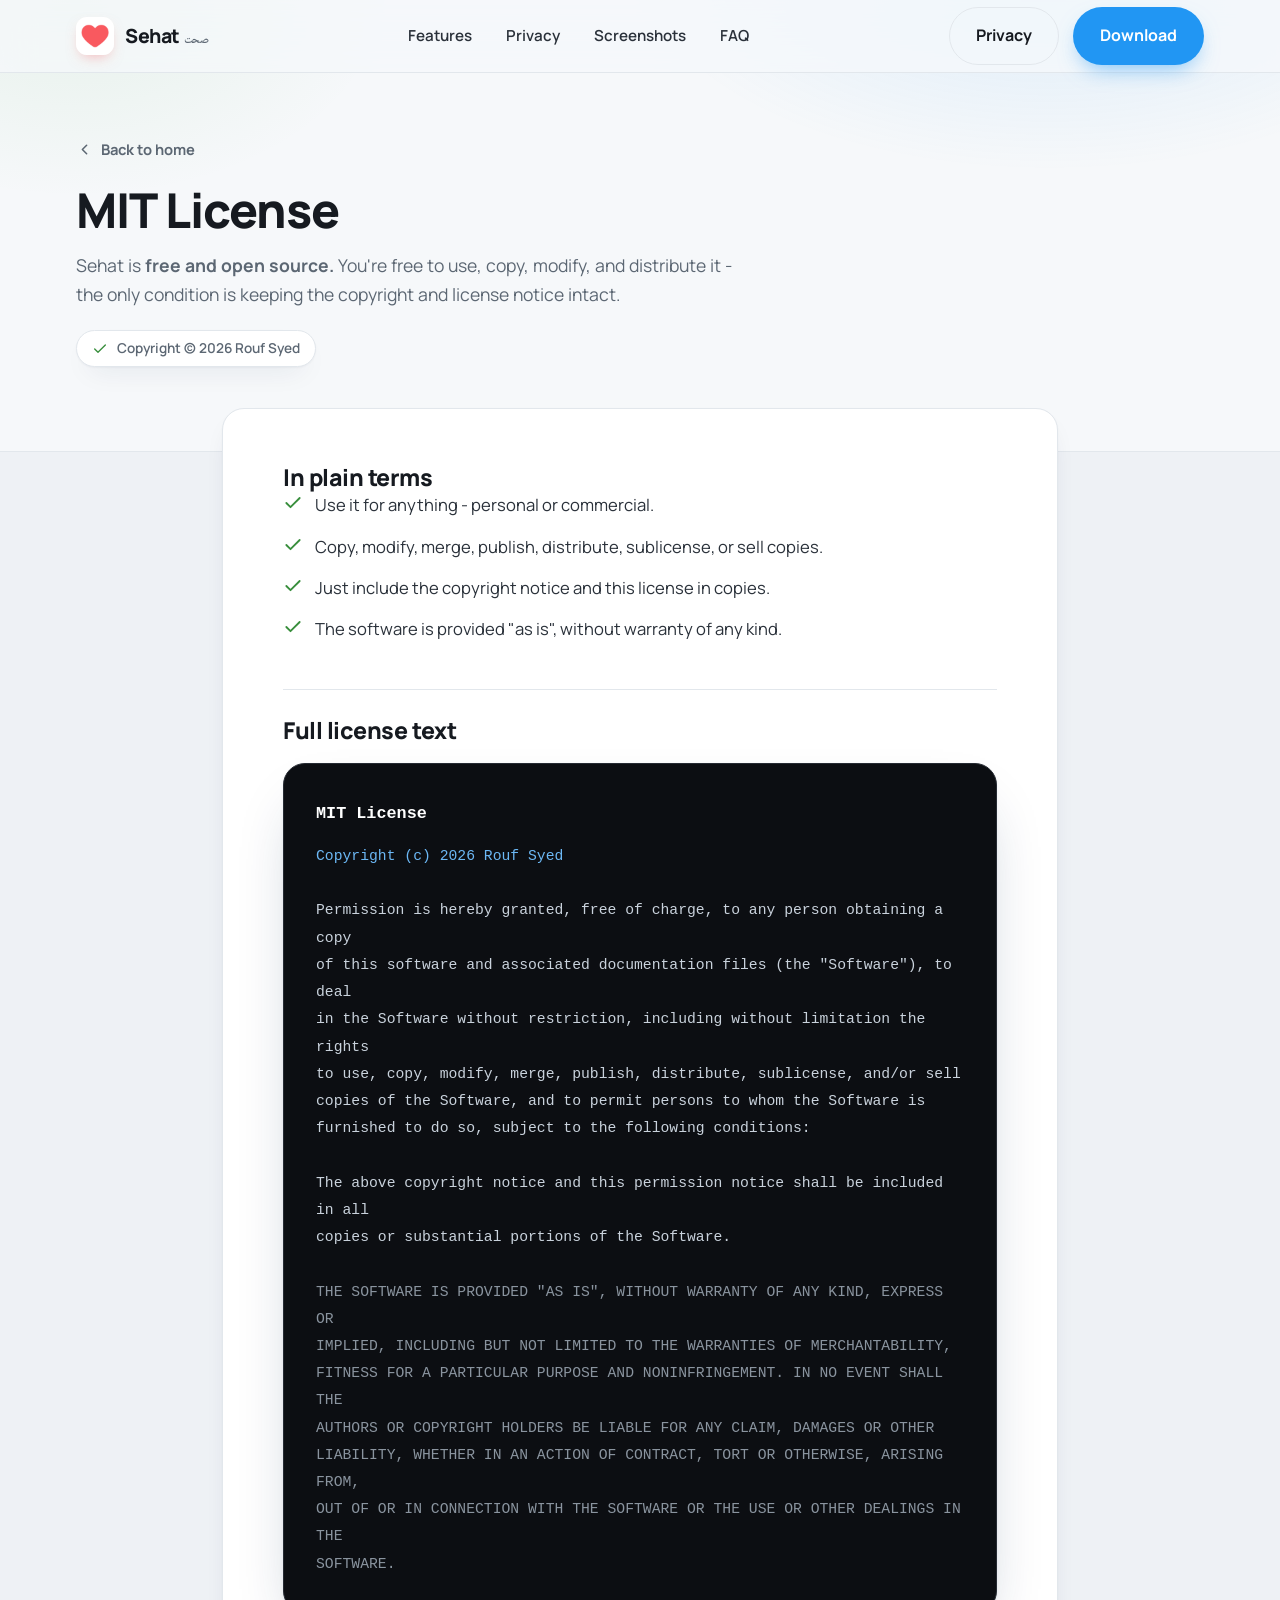
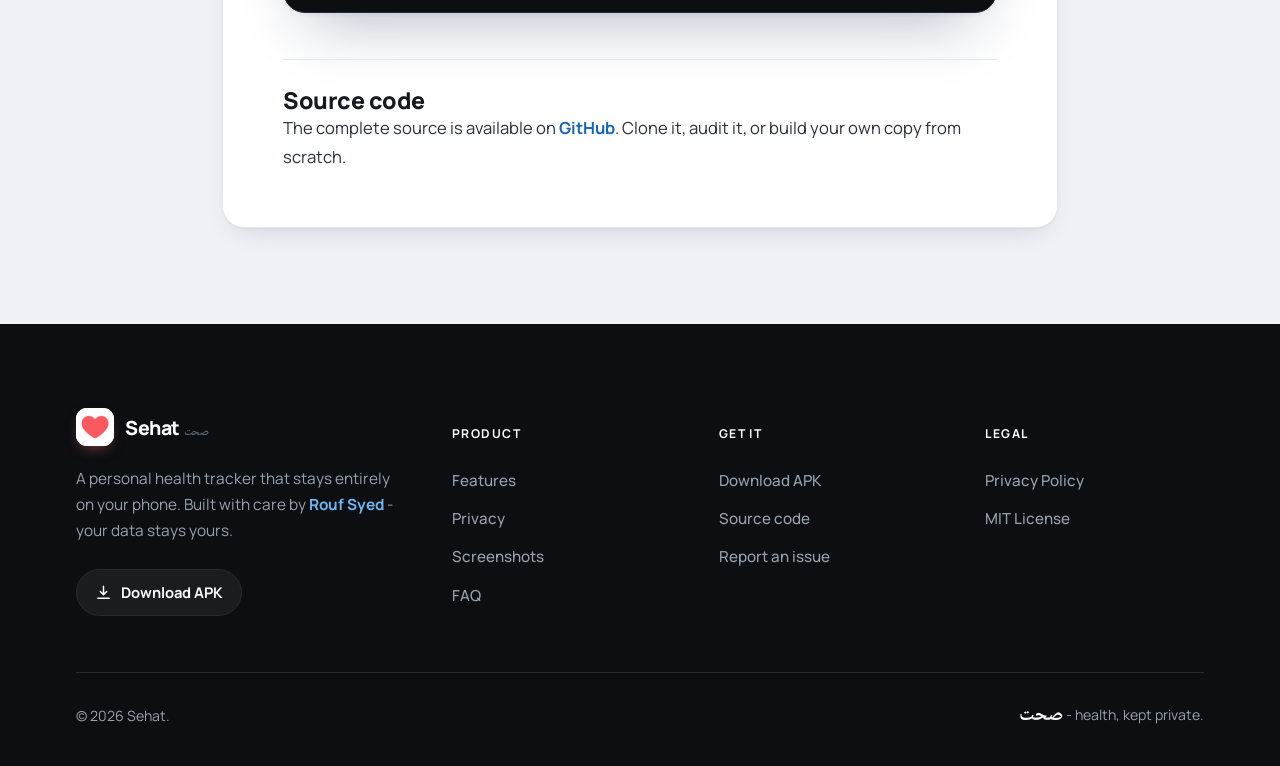
==== commit 75799b89: "fix: arabic app name" ====
--- a/docs/license.html
+++ b/docs/license.html
@@ -27,7 +27,7 @@
       <span class="brand__mark">
         <img src="assets/icon.png" alt="Sehat logo" />
       </span>
-      <span>Sehat <small class="urdu">سیہت</small></span>
+      <span>Sehat <small class="urdu">صحت</small></span>
     </a>
     <nav class="nav__links" aria-label="Primary">
       <a href="index.html#features">Features</a>
@@ -99,7 +99,7 @@
       <div class="footer__brand">
         <a class="brand" href="index.html">
           <span class="brand__mark"><img src="assets/icon.png" alt="Sehat logo" /></span>
-          <span>Sehat <small class="urdu">سیہت</small></span>
+          <span>Sehat <small class="urdu">صحت</small></span>
         </a>
         <p class="footer__blurb">A personal health tracker that stays entirely on your phone. Built with care by <a href="https://roufsyed.github.io" target="_blank" rel="noopener" style="color:#6cb8f5;font-weight:700;">Rouf Syed</a> - your data stays yours.</p>
         <a class="footer__dl" href="https://github.com/roufsyed/sehat/releases" target="_blank" rel="noopener"><svg viewBox="0 0 24 24" fill="none" stroke="currentColor" stroke-width="2"><path d="M12 3v12m0 0 4.5-4.5M12 15l-4.5-4.5M4 20h16" stroke-linecap="round" stroke-linejoin="round"/></svg>Download APK</a>
@@ -125,7 +125,7 @@
     </div>
     <div class="footer__bottom">
       <span>© 2026 Sehat.</span>
-      <span><span class="urdu">سیہت</span> - health, kept private.</span>
+      <span><span class="urdu">صحت</span> - health, kept private.</span>
     </div>
   </div>
 </footer>
